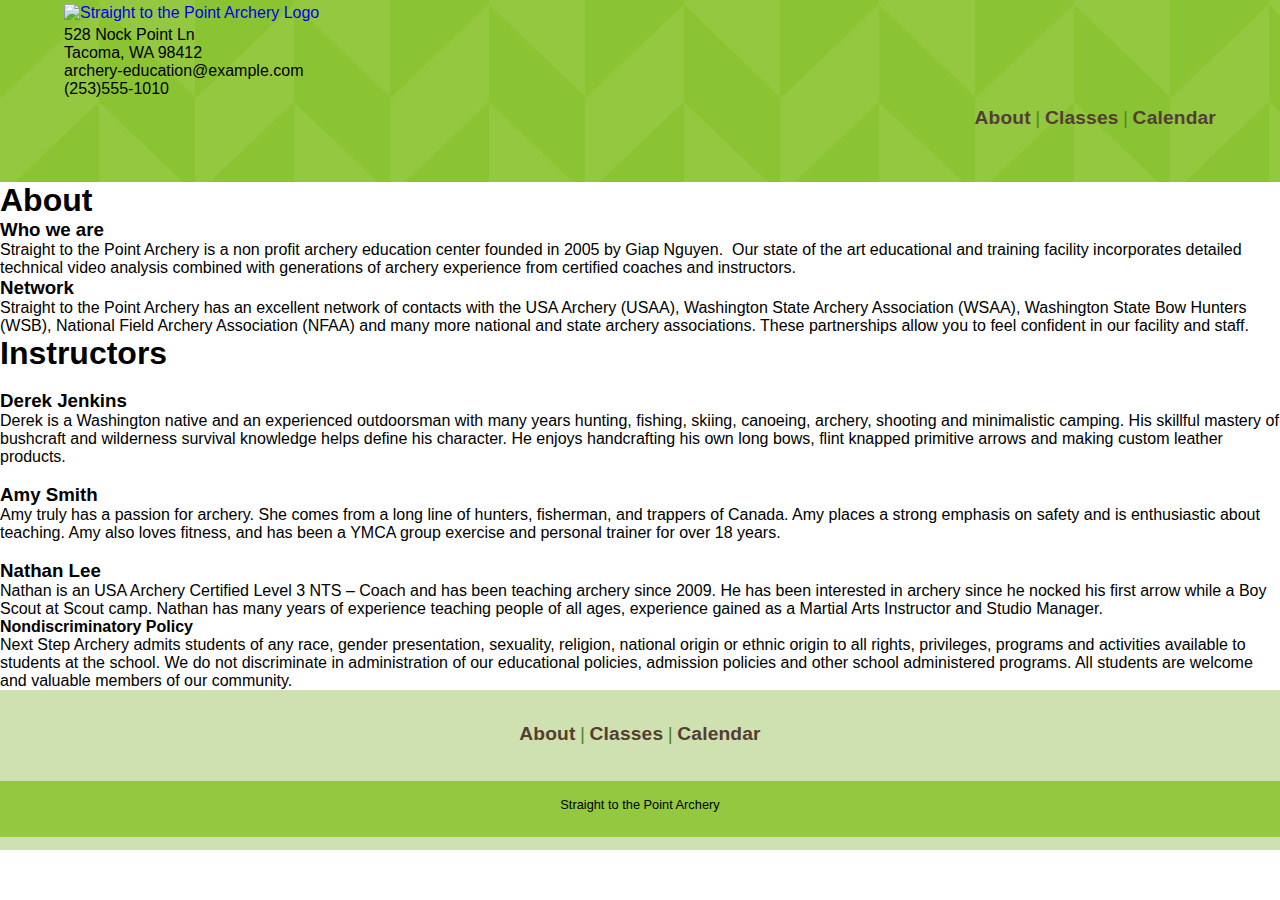
==== about.html @ 22955291 "Created all html for the landing and about page. I also coded the css for the nav and 90% of the lan" ====
<!DOCTYPE html>
<html lang="en">
  <head>
    <meta charset="UTF-8">
    <meta name="description" content="Straight to the Point Archery is a non profit archery education center founded in 2005 by Giap Nguyen.">
    <meta name="keywords" content="Straight to the Point Archery, Non Profit, Education, Giap Nguyen">
    <meta name="author" content="Andrew Donaghy">
    <meta name="viewport" content="width=device-width, initial-scale=1.0">
    <link rel="stylesheet" type="text/css"href="https://necolas.github.io/normalize.css/8.0.0/normalize.css">
    <link href="https://fonts.googleapis.com/css?family=Source+Sans+Pro:300,400,400i,600,700" rel="stylesheet">
    <link rel="stylesheet" href="https://use.fontawesome.com/releases/v5.0.10/css/all.css" integrity="sha384-+d0P83n9kaQMCwj8F4RJB66tzIwOKmrdb46+porD/OvrJ+37WqIM7UoBtwHO6Nlg" crossorigin="anonymous">
    <link rel="stylesheet" type="text/css" href="style/main.css">
    <title>Straight to the Point Archery</title>
  </head>
  
  <body>
    <div class="background_stretch_top">
      <header class="container">
        <a href="index.html"><img src="images/logo.jpg" alt="Straight to the Point Archery Logo"></a>
        <p>528 Nock Point Ln </p> 
        <p>Tacoma, WA 98412</p> 
        <a>archery-education@example.com</a>
        <p>(253)555-1010</p>
        <nav>
          <ul>
            <li>
              <a href="index.html">About</a>
            </li>
            <li>|</li>
            <li>
              <a href="about.html">Classes</a>
            </li>
            <li>|</li>
            <li>
              <a href="about.html">Calendar</a>
            </li>
          </ul>
        </nav>
      </header>
    </div>
    <main>


      <article>
      <h1>About</h1>
        <section>
          <h3>Who we are</h3>
          <p>Straight to the Point Archery is a non profit archery education center founded in 2005 by Giap Nguyen.  Our state of the art educational and training facility incorporates detailed technical video analysis combined with generations of archery experience from certified coaches and instructors.</p>
        </section>
      
        <section>
          <h3>Network</h3>
          <p>Straight to the Point Archery has an excellent network of contacts with the USA Archery (USAA), Washington State Archery Association (WSAA), Washington State Bow Hunters (WSB), National Field Archery Association (NFAA) and many more national and state archery associations. These partnerships allow you to feel confident in our facility and staff.</p>
        </section>
      </article>
      
      
      <article>
        <h1>Instructors</h1>
        <section class="">
        <img src="">
          <h3>Derek Jenkins</h3>
            <p>Derek is a Washington native and an experienced outdoorsman with many years hunting, fishing, skiing, canoeing, archery, shooting and minimalistic camping. His skillful mastery of bushcraft and wilderness survival knowledge helps define his character. He enjoys handcrafting his own long bows, flint knapped primitive arrows and making custom leather products.</p>
        </section>
        <section class="">
        <img src="">
        <h3>Amy Smith</h3>
            <p>Amy truly has a passion for archery. She comes from a long line of hunters, fisherman, and trappers of Canada. Amy  places a strong emphasis on safety and is enthusiastic about teaching. Amy also loves fitness, and  has been a YMCA group exercise and personal trainer for over 18 years.</p>
        </section>
        <section class="">
        <img src="">
        <h3>Nathan Lee</h3>
          <p>
            Nathan is an USA Archery Certified Level 3 NTS – Coach and has been teaching archery since 2009. He has been interested in archery since he nocked his first arrow while a Boy Scout at Scout camp. Nathan has many years of experience teaching people of all ages, experience gained as a Martial Arts Instructor and Studio Manager.
          </p>
        </section>
      </article>
      
      <article>
        <h4>Nondiscriminatory Policy</h4>
        <p>Next Step Archery admits students of any race, gender presentation, sexuality, religion, national origin or ethnic origin to all rights, privileges, programs and activities available to students at the school. We do not discriminate in administration of our educational policies, admission policies and other school administered programs. All students are welcome and valuable members of our community.</p> 
      </article>
    </main>
    <div class="background_stretch_bottom">
      <footer class="container">
        <nav>
          <ul>
            <li>
              <a href="index.html">About</a>
            </li>
            <li>|</li>
            <li>
              <a href="about.html">Classes</a>
            </li>
            <li>|</li>
            <li>
              <a href="about.html">Calendar</a>
            </li>
          </ul>
        </nav>
     <div class="icons"> 
       <i class="fab fa-instagram"></i>  
       <i class="fab fa-twitter"></i> 
       <i class="fab fa-facebook"></i>
     </div>
      
      </footer>
          <div class="background_stretch_copyright">
            <div class="copyright">
              <i class="fas fa-copyright"></i>
              <p>Straight to the Point Archery</p>
            </div>
          </div>
    </div>
  </body>
</html>
---- style/main.css ----
*{
  margin:0;
  padding:0;
}


.container{
  margin: 0 auto;
  width:90%;
  max-width: 1600px;
}

.background_stretch_top{
  background:url("../images/bk.jpg");
  height:11.4rem;
  margin-bottom:0;
  display:block;
  
}

.background_stretch_nav{
  background-color:#CFE1B0;
  height:2.75rem;
  display:block;
}

.background_stretch_bottom{
   background-color:#CFE1B0;
   padding-top:1.5rem;
   padding-bottom:1rem;
   height:7.5rem;
   margin-bottom:0;
   text-align: center;
}

.background_stretch_copyright{
   background-color:#93C840;
   padding-top:1rem;
   padding-bottom:1rem;
   height:1.5rem;
   margin-top:2.25rem;
   margin-bottom:0;
   text-align: center;
 }

.flex{
  display:inline-flex;
}

a{
  text-decoration: none;
}

.clear{
  clear:both;
}

.float_left{
  float:left;
}

.float_right{
  float:right;
}

*{
  font-family: 'Montserrat', sans-serif;
}


/*header and nav*/

header img{
  margin-top:.25rem;
  margin-bottom:.25rem;
}

.address{
  text-align: right;
  margin:0;
  background-color:#EDF8CF;
  padding:1.5rem 1rem 1rem 1rem;
  border-radius:0 0 20px 20px;
  font-size:.75rem;
  line-height: 1.1rem;
  
}

.address a{
  font-weight: 400;
  font-style: italic;
  color:#54862A;
}

.address i{
  color:#FF843A;
}



nav ul li{
  margin-top:.55rem;
  display:inline-flex;
  color:#54862A;
  font-size:1.2rem;
  letter-spacing: .01rem;
}

header nav{
  text-align: right;
  
}

nav a{
  color:#533E33;
  font-weight:600;
  
}

nav a:link{
  color:#533E33;
  
  
}

nav a:visited{
  color:#533E33;

}


nav a:hover{
  color:#54862A;
  
  
}


main{
  margin-top:0;
  
}




.copyright{
  display: inline-flex;
  font-weight:300;
  font-size:.8rem;
}

.icons{
  margin-top:1rem;
  font-size:2.5rem;
  color:#533E33;
}

i{
  color:#533E33;
}

a i:link{
  color:#533E33;
  
  
}

a i:visited{
  color:#533E33;

}


a i:hover{
  color:#54862A;
  
  
}

/*main*/

.slider{
  display:block;
  margin-top:3%;
}

.welcome{
  margin: 0 auto;
  width:80%;
  text-align:center;
  margin-top:3%;
}

.welcome p{
  margin-top:1%;
  font-size:1.25rem;
  font-weight:300;
  line-height:1.65rem;
}

.welcome span{
  font-weight:600;
  color:#54862A;
}

.welcome h3{
  color:white;
  padding:1rem;
  font-weight:400;
  font-size:1.5rem;
  background-color:#FF843A;
  width:14rem;
  margin:0 auto;
  border-radius:20px
}

.mini_info{
  display:flex;
  
  margin-top:5%;
  margin-bottom:5%;
}

.seventy{
  padding:1%;
  padding-top:2%;
  padding-bottom:2%;
  width:70%;
  margin-right:1%;
  background-color:#EEEEEE;
  
}

.twenty_nine{
  padding:1%;
  width:29%;
  background-color:#93C840;
}

.seventy h3{
  background-color:#93C840;
}

.green{
  background-color:#93C840;
  height:3rem;
  padding:1rem;
  text-align:right;
  border-radius:0 0 0 20px;
}

.green2{
  background-color:#FF843A;
  height:1.5rem;
  padding:1rem;
  text-align:right;
  border-radius:0 0 0 20px;
}

.thirty{
  width:33.33333%;
  text-align: center;
}

.seventy p{
  font-weight:600;
  margin-bottom:.75rem;
}

.seventy span{
    height: 5rem;
    width: 5rem;
    border-radius: 50%;
    display: inline-block;
    font-size:2rem;
    color:white;
    padding:1.5rem;
}

.seventy div:nth-child(n+1):nth-child(-n+2){
  border-right: 2px solid #C2C2C2; 
}

.blue{
  background-color:#248CD4;
}


.orange{
  background-color:#FF843A;
}

.green{
  background-color:#93C840;
  text-align: center;
}

h5{
  font-weight:300;
  font-size:1.35rem;
  letter-spacing: .07rem;
  margin-top:.5rem;
}
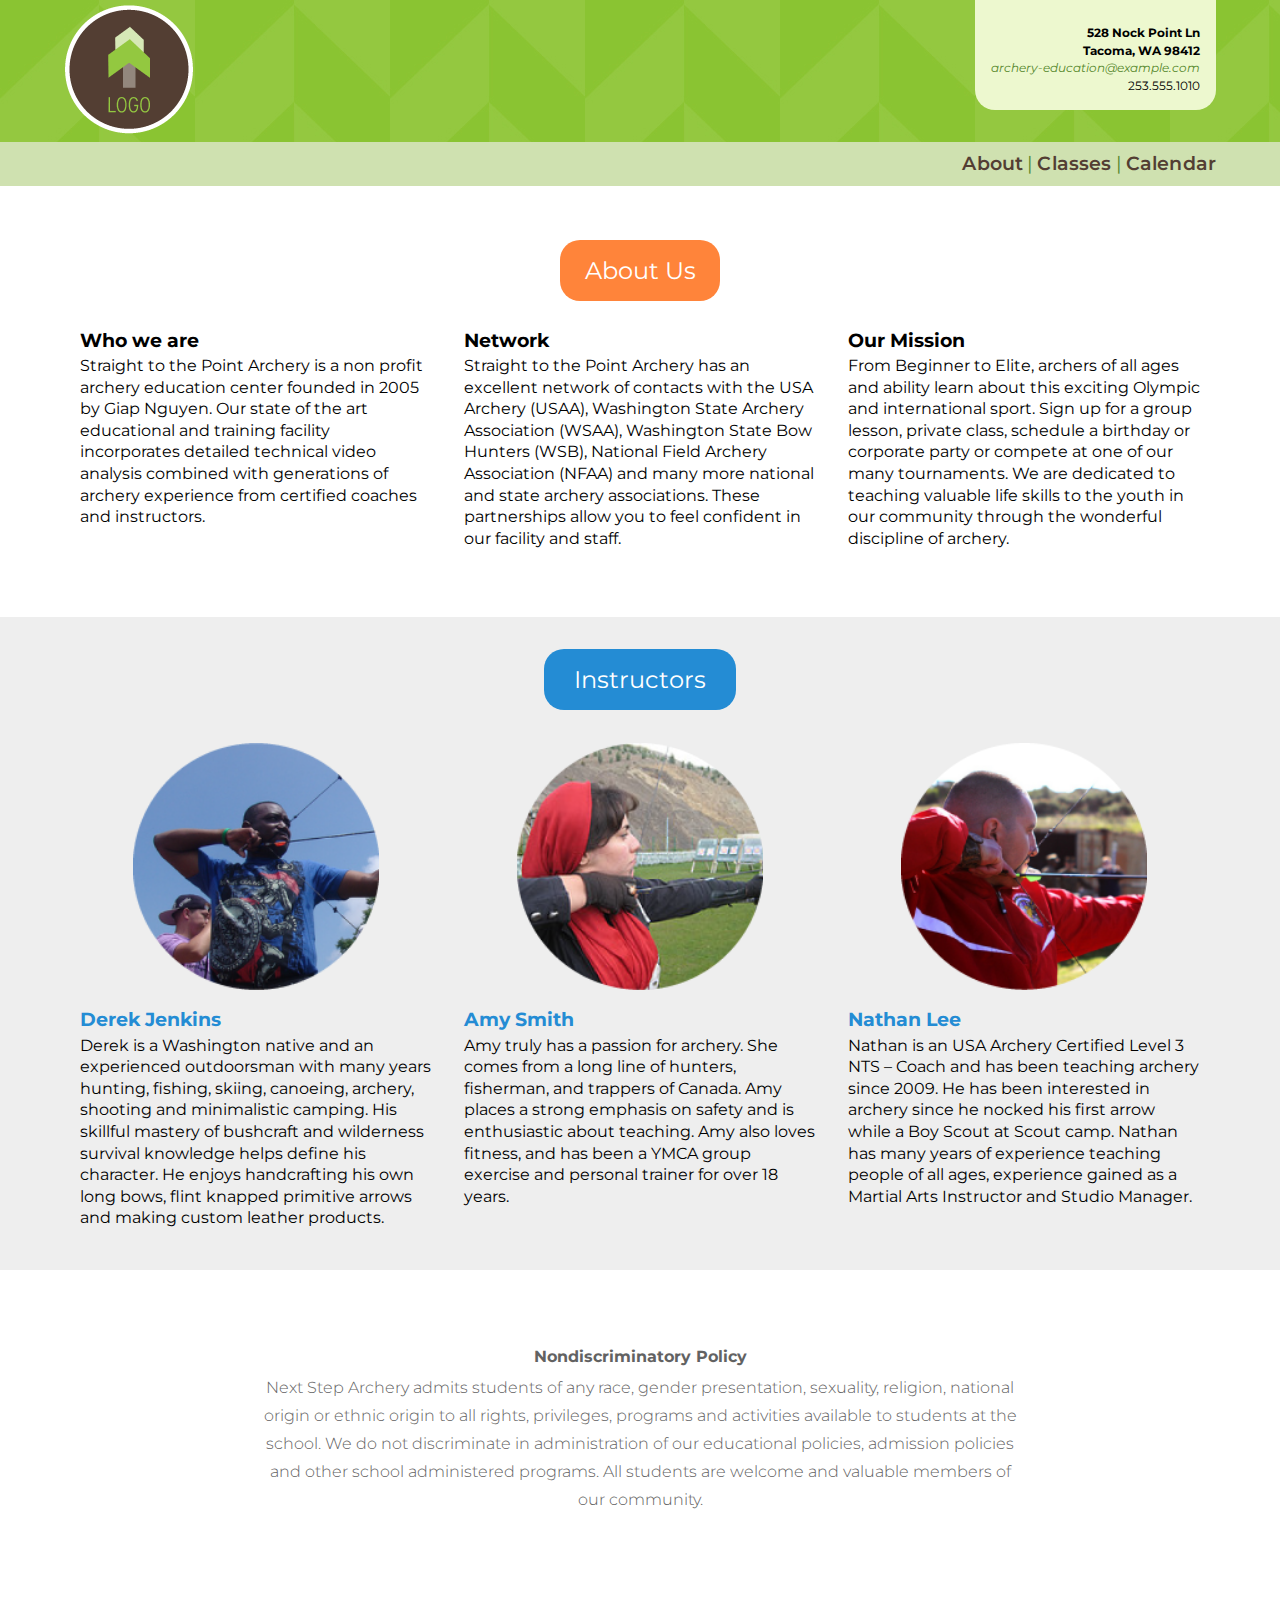
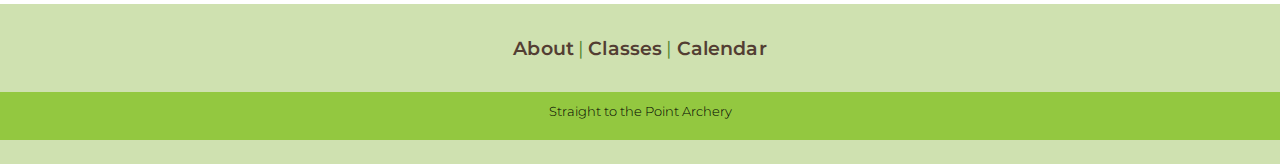
==== commit ae767b09: "created the about page and use the basic grid layout for my css." ====
--- a/about.html
+++ b/about.html
@@ -7,110 +7,126 @@
     <meta name="author" content="Andrew Donaghy">
     <meta name="viewport" content="width=device-width, initial-scale=1.0">
     <link rel="stylesheet" type="text/css"href="https://necolas.github.io/normalize.css/8.0.0/normalize.css">
-    <link href="https://fonts.googleapis.com/css?family=Source+Sans+Pro:300,400,400i,600,700" rel="stylesheet">
+    <link href="https://fonts.googleapis.com/css?family=Montserrat:300,400,400i,600,700" rel="stylesheet">
+    <link href="https://fonts.googleapis.com/css?family=Gothic+A1:400,600,800" rel="stylesheet">
     <link rel="stylesheet" href="https://use.fontawesome.com/releases/v5.0.10/css/all.css" integrity="sha384-+d0P83n9kaQMCwj8F4RJB66tzIwOKmrdb46+porD/OvrJ+37WqIM7UoBtwHO6Nlg" crossorigin="anonymous">
+    <link rel="stylesheet" type="text/css" href="style/basic-grid.css">
     <link rel="stylesheet" type="text/css" href="style/main.css">
+
     <title>Straight to the Point Archery</title>
   </head>
   
   <body>
     <div class="background_stretch_top">
-      <header class="container">
-        <a href="index.html"><img src="images/logo.jpg" alt="Straight to the Point Archery Logo"></a>
-        <p>528 Nock Point Ln </p> 
-        <p>Tacoma, WA 98412</p> 
-        <a>archery-education@example.com</a>
-        <p>(253)555-1010</p>
-        <nav>
-          <ul>
-            <li>
-              <a href="index.html">About</a>
-            </li>
-            <li>|</li>
-            <li>
-              <a href="about.html">Classes</a>
-            </li>
-            <li>|</li>
-            <li>
-              <a href="about.html">Calendar</a>
-            </li>
-          </ul>
-        </nav>
+      <header>
+        <div class="container">  
+          <a class="float_left" href="index.html"><img src="images/logo.png" alt="Straight to the Point Archery Logo"></a>
+          <aside class="address float_right">
+            <p><i class="fas fa-map-marker"></i><b> 528 Nock Point Ln</b></p> 
+            <p><b>Tacoma, WA 98412</b></p> 
+            <a href="#">archery-education@example.com</a>
+            <p>253.555.1010</p>
+            </aside>
+        </div>
+          <div class="background_stretch_nav clear">
+            <nav class="container">
+              <ul>
+                <li>
+                  <a href="about.html">About</a>
+                </li>
+                <li>|</li>
+                <li>
+                  <a href="#">Classes</a>
+                </li>
+                <li>|</li>
+                <li>
+                  <a href="#">Calendar</a>
+                </li>
+              </ul>
+            </nav>
+          </div>  
       </header>
     </div>
-    <main>
+    <main class="clear">
 
-
-      <article>
-      <h1>About</h1>
-        <section>
+      <article class="row about_us">
+      <h2>About Us</h2>
+        <section class="col_1_of_3">
           <h3>Who we are</h3>
-          <p>Straight to the Point Archery is a non profit archery education center founded in 2005 by Giap Nguyen.  Our state of the art educational and training facility incorporates detailed technical video analysis combined with generations of archery experience from certified coaches and instructors.</p>
+          <p>Straight to the Point Archery is a non profit archery education center founded in 2005 by Giap Nguyen. Our state of the art educational and training facility incorporates detailed technical video analysis combined with generations of archery experience from certified coaches and instructors.</p>
         </section>
       
-        <section>
+        <section class="col_1_of_3">
           <h3>Network</h3>
           <p>Straight to the Point Archery has an excellent network of contacts with the USA Archery (USAA), Washington State Archery Association (WSAA), Washington State Bow Hunters (WSB), National Field Archery Association (NFAA) and many more national and state archery associations. These partnerships allow you to feel confident in our facility and staff.</p>
         </section>
+      
+        
+        <section class="col_1_of_3">
+          <h3>Our Mission</h3>
+          <p>From Beginner to Elite, archers of all ages and ability learn about this exciting Olympic and international sport. Sign up for a group lesson, private class, schedule a birthday or corporate party or compete at one of our many tournaments. We are dedicated to teaching valuable life skills to the youth in our community through the wonderful discipline of archery.</p>
+        </section>
       </article>
-      
-      
-      <article>
-        <h1>Instructors</h1>
-        <section class="">
-        <img src="">
+    
+      <div class="instructor_stretch">
+      <article class="row instructor">
+        <h2>Instructors</h2>
+        <section class="col_1_of_3">
+        <img src="images/dj.png" alt="instructor image">
           <h3>Derek Jenkins</h3>
             <p>Derek is a Washington native and an experienced outdoorsman with many years hunting, fishing, skiing, canoeing, archery, shooting and minimalistic camping. His skillful mastery of bushcraft and wilderness survival knowledge helps define his character. He enjoys handcrafting his own long bows, flint knapped primitive arrows and making custom leather products.</p>
         </section>
-        <section class="">
-        <img src="">
+        <section class="col_1_of_3">
+        <img src="images/as.png" alt="instructor image">
         <h3>Amy Smith</h3>
             <p>Amy truly has a passion for archery. She comes from a long line of hunters, fisherman, and trappers of Canada. Amy  places a strong emphasis on safety and is enthusiastic about teaching. Amy also loves fitness, and  has been a YMCA group exercise and personal trainer for over 18 years.</p>
         </section>
-        <section class="">
-        <img src="">
+        <section class="col_1_of_3">
+        <img src="images/nl.png" alt="instructor image">
         <h3>Nathan Lee</h3>
           <p>
             Nathan is an USA Archery Certified Level 3 NTS – Coach and has been teaching archery since 2009. He has been interested in archery since he nocked his first arrow while a Boy Scout at Scout camp. Nathan has many years of experience teaching people of all ages, experience gained as a Martial Arts Instructor and Studio Manager.
           </p>
         </section>
       </article>
+      </div>
       
-      <article>
+      
+      <article class="welcome policy">
         <h4>Nondiscriminatory Policy</h4>
         <p>Next Step Archery admits students of any race, gender presentation, sexuality, religion, national origin or ethnic origin to all rights, privileges, programs and activities available to students at the school. We do not discriminate in administration of our educational policies, admission policies and other school administered programs. All students are welcome and valuable members of our community.</p> 
       </article>
     </main>
+    
     <div class="background_stretch_bottom">
       <footer class="container">
         <nav>
           <ul>
             <li>
-              <a href="index.html">About</a>
+              <a href="about.html">About</a>
             </li>
             <li>|</li>
             <li>
-              <a href="about.html">Classes</a>
+              <a href="#">Classes</a>
             </li>
             <li>|</li>
             <li>
-              <a href="about.html">Calendar</a>
+              <a href="#">Calendar</a>
             </li>
           </ul>
         </nav>
      <div class="icons"> 
-       <i class="fab fa-instagram"></i>  
-       <i class="fab fa-twitter"></i> 
-       <i class="fab fa-facebook"></i>
+       <a href="#"><i class="fab fa-instagram"></i></a>
+       <a href="#"><i class="fab fa-twitter"></i></a> 
+       <a href="#"><i class="fab fa-facebook"></i></a> 
      </div>
-      
-      </footer>
-          <div class="background_stretch_copyright">
-            <div class="copyright">
-              <i class="fas fa-copyright"></i>
-              <p>Straight to the Point Archery</p>
-            </div>
+     </footer>
+        <div class="background_stretch_copyright">
+          <div class="copyright">
+            <i class="fas fa-copyright"></i>
+            <p>Straight to the Point Archery</p>
           </div>
+       </div>
     </div>
   </body>
 </html>
--- a/style/basic-grid.css
+++ b/style/basic-grid.css
@@ -0,0 +1,34 @@
+
+    * {
+      margin: 0 auto;
+      padding: 0;
+      box-sizing: border-box;
+    }
+
+    /* Every row is 90% as wide as it's parent, the <body> */
+    article.row {
+      width: 90%;
+      margin: auto;
+      max-width:1600px;
+    }
+
+    /* clearfix styles to keep the row divs from collapsing,
+      since all their children are floated */
+    article.row:after {
+      content: "";
+      display: block;
+      clear: both;
+    }
+
+    /* this selector selects all divs that have a class name
+      beginning with 'col_' */
+      section[class^='col_']  {
+      float: left;
+      padding: 1rem;
+    }
+
+    section.col_1_of_3 {width: 33.3333%;}
+    section.col_1_of_2 {width: 50%;}
+    section.col_1_of_4 {width: 25%;}
+    section.col_3_of_4 {width: 75%;}
+
--- a/style/main.css
+++ b/style/main.css
@@ -1,3 +1,8 @@
+*{
+  box-sizing:border-box;
+}
+
+
 *{
   margin:0;
   padding:0;
@@ -24,22 +29,28 @@
   display:block;
 }
 
+.instructor_stretch{
+  background-color:#EEEEEE;
+  margin-top:4%;
+  margin-bottom:6%;
+  padding-top:2.5%;
+  padding-bottom:2%;
+}
+
 .background_stretch_bottom{
    background-color:#CFE1B0;
    padding-top:1.5rem;
-   padding-bottom:1rem;
-   height:7.5rem;
+   height:10rem;
    margin-bottom:0;
    text-align: center;
 }
 
 .background_stretch_copyright{
    background-color:#93C840;
-   padding-top:1rem;
-   padding-bottom:1rem;
-   height:1.5rem;
-   margin-top:2.25rem;
+   padding-top:.75rem;
+   height:3rem;
    margin-bottom:0;
+   margin-top:2rem;
    text-align: center;
  }
 
@@ -187,16 +198,17 @@
 
 .welcome{
   margin: 0 auto;
-  width:80%;
+  width:75%;
   text-align:center;
   margin-top:3%;
+  max-width: 1500px;
 }
 
 .welcome p{
   margin-top:1%;
   font-size:1.25rem;
   font-weight:300;
-  line-height:1.65rem;
+  line-height:1.75rem;
 }
 
 .welcome span{
@@ -204,22 +216,23 @@
   color:#54862A;
 }
 
-.welcome h3{
+h2{
   color:white;
   padding:1rem;
   font-weight:400;
   font-size:1.5rem;
   background-color:#FF843A;
-  width:14rem;
+  width:17rem;
   margin:0 auto;
-  border-radius:20px
-}
+  border-radius:20px;
+  text-align: center;
+}
+
 
 .mini_info{
   display:flex;
-  
   margin-top:5%;
-  margin-bottom:5%;
+  margin-bottom:8%;
 }
 
 .seventy{
@@ -229,13 +242,14 @@
   width:70%;
   margin-right:1%;
   background-color:#EEEEEE;
+  max-height: 15rem;
   
 }
 
 .twenty_nine{
-  padding:1%;
+  padding-left:1%;
   width:29%;
-  background-color:#93C840;
+  line-height: 1.5rem;
 }
 
 .seventy h3{
@@ -244,10 +258,11 @@
 
 .green{
   background-color:#93C840;
-  height:3rem;
+  height:5rem;
   padding:1rem;
   text-align:right;
   border-radius:0 0 0 20px;
+  text-align: center;
 }
 
 .green2{
@@ -268,14 +283,14 @@
   margin-bottom:.75rem;
 }
 
-.seventy span{
-    height: 5rem;
-    width: 5rem;
+.seventy span {
+    height: 7rem;
+    width: 7rem;
     border-radius: 50%;
     display: inline-block;
-    font-size:2rem;
-    color:white;
-    padding:1.5rem;
+    font-size: 2rem;
+    color: white;
+    padding: 1.25rem;
 }
 
 .seventy div:nth-child(n+1):nth-child(-n+2){
@@ -289,11 +304,6 @@
 
 .orange{
   background-color:#FF843A;
-}
-
-.green{
-  background-color:#93C840;
-  text-align: center;
 }
 
 h5{
@@ -303,4 +313,77 @@
   margin-top:.5rem;
 }
 
-
+.twenty_nine h4{
+  font-weight:400;
+  color:#93C840;
+  font-size:1.7rem;
+  margin-bottom:.5rem;
+
+}
+
+.twenty_nine p{
+  font-family: 'Gothic A1', sans-serif;
+}
+
+.twenty_nine i{
+  font-family: 'Gothic A1', sans-serif;
+}
+
+.paragraph_space{
+  margin-top:.9rem;
+
+}
+
+.instructor img{
+  margin:0 auto;
+  display:block;
+  width:70%;
+  margin-bottom:5%;
+
+}
+
+.about_us h2{
+  margin-top:5%;
+  margin-bottom: 1%;
+  width:10rem;
+}
+
+.about_us p{
+  line-height:1.35rem;
+}
+
+.about_us h3{
+  margin-bottom:1%;
+}
+
+.instructor h3{
+  margin-bottom:1%;
+  color:#248CD4;
+}
+
+
+.instructor p{
+  line-height:1.35rem;
+}
+
+.instructor h2{
+  background-color:#248CD4;
+  margin-bottom:1.5%;
+  width:12rem;
+  
+}
+
+.policy{
+  color:#626262;
+  width:60%;
+  margin-bottom:7%
+}
+
+.policy p{
+  font-size:1rem;
+}
+
+.instructor p{
+   font-size:1rem;
+}
+
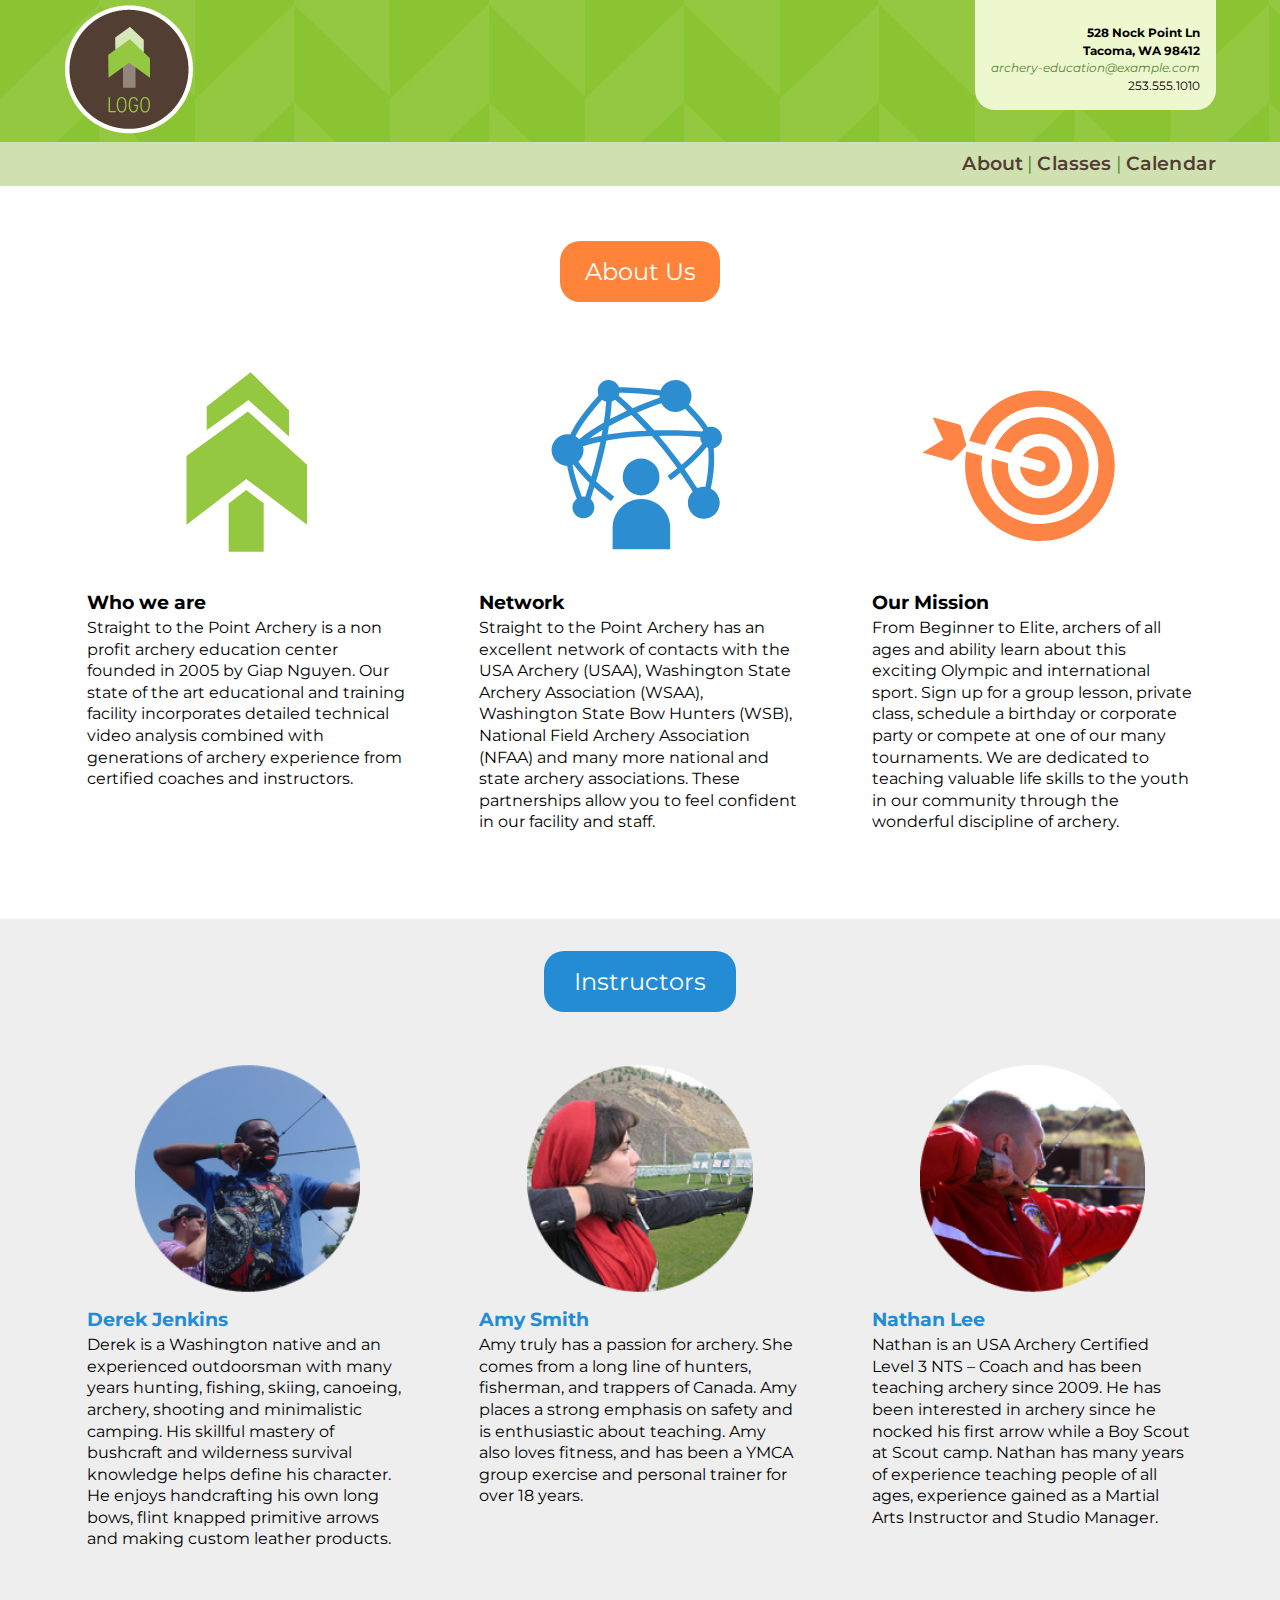
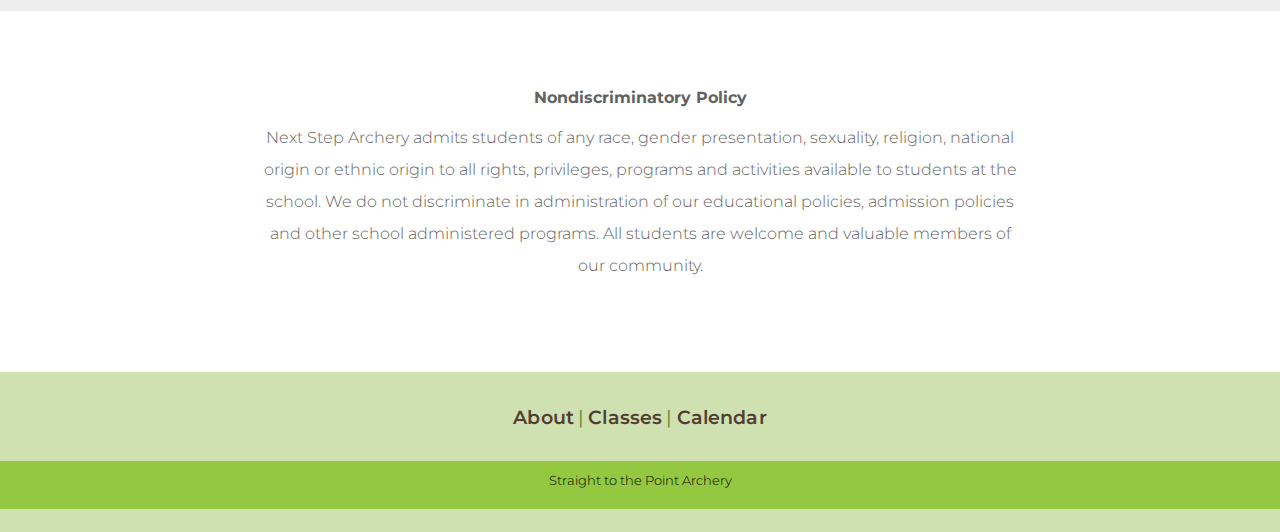
==== commit 800e0489: "fixed all bugs and checked all html and css with the validation service." ====
--- a/about.html
+++ b/about.html
@@ -6,7 +6,8 @@
     <meta name="keywords" content="Straight to the Point Archery, Non Profit, Education, Giap Nguyen">
     <meta name="author" content="Andrew Donaghy">
     <meta name="viewport" content="width=device-width, initial-scale=1.0">
-    <link rel="stylesheet" type="text/css"href="https://necolas.github.io/normalize.css/8.0.0/normalize.css">
+    <link rel="icon" type="image/png" href="images/favicon.png">
+    <link rel="stylesheet" type="text/css" href="https://necolas.github.io/normalize.css/8.0.0/normalize.css">
     <link href="https://fonts.googleapis.com/css?family=Montserrat:300,400,400i,600,700" rel="stylesheet">
     <link href="https://fonts.googleapis.com/css?family=Gothic+A1:400,600,800" rel="stylesheet">
     <link rel="stylesheet" href="https://use.fontawesome.com/releases/v5.0.10/css/all.css" integrity="sha384-+d0P83n9kaQMCwj8F4RJB66tzIwOKmrdb46+porD/OvrJ+37WqIM7UoBtwHO6Nlg" crossorigin="anonymous">
@@ -20,7 +21,9 @@
     <div class="background_stretch_top">
       <header>
         <div class="container">  
-          <a class="float_left" href="index.html"><img src="images/logo.png" alt="Straight to the Point Archery Logo"></a>
+          <a class="float_left" href="index.html">
+            <img src="images/logo.png" alt="Straight to the Point Archery Logo">
+          </a>
           <aside class="address float_right">
             <p><i class="fas fa-map-marker"></i><b> 528 Nock Point Ln</b></p> 
             <p><b>Tacoma, WA 98412</b></p> 
@@ -52,17 +55,20 @@
       <article class="row about_us">
       <h2>About Us</h2>
         <section class="col_1_of_3">
+          <img src="images/lo.svg" alt="logo">
           <h3>Who we are</h3>
           <p>Straight to the Point Archery is a non profit archery education center founded in 2005 by Giap Nguyen. Our state of the art educational and training facility incorporates detailed technical video analysis combined with generations of archery experience from certified coaches and instructors.</p>
         </section>
       
         <section class="col_1_of_3">
+          <img src="images/net.svg" alt="network">
           <h3>Network</h3>
           <p>Straight to the Point Archery has an excellent network of contacts with the USA Archery (USAA), Washington State Archery Association (WSAA), Washington State Bow Hunters (WSB), National Field Archery Association (NFAA) and many more national and state archery associations. These partnerships allow you to feel confident in our facility and staff.</p>
         </section>
       
         
         <section class="col_1_of_3">
+          <img src="images/mission.svg" alt="mission">
           <h3>Our Mission</h3>
           <p>From Beginner to Elite, archers of all ages and ability learn about this exciting Olympic and international sport. Sign up for a group lesson, private class, schedule a birthday or corporate party or compete at one of our many tournaments. We are dedicated to teaching valuable life skills to the youth in our community through the wonderful discipline of archery.</p>
         </section>
--- a/style/basic-grid.css
+++ b/style/basic-grid.css
@@ -7,7 +7,7 @@
 
     /* Every row is 90% as wide as it's parent, the <body> */
     article.row {
-      width: 90%;
+      width: 92%;
       margin: auto;
       max-width:1600px;
     }
@@ -24,7 +24,7 @@
       beginning with 'col_' */
       section[class^='col_']  {
       float: left;
-      padding: 1rem;
+      padding: 3%;
     }
 
     section.col_1_of_3 {width: 33.3333%;}
--- a/style/main.css
+++ b/style/main.css
@@ -198,17 +198,17 @@
 
 .welcome{
   margin: 0 auto;
-  width:75%;
+  width:70%;
   text-align:center;
   margin-top:3%;
   max-width: 1500px;
 }
 
 .welcome p{
-  margin-top:1%;
+  margin-top:2%;
   font-size:1.25rem;
   font-weight:300;
-  line-height:1.75rem;
+  line-height:2rem;
 }
 
 .welcome span{
@@ -237,7 +237,6 @@
 
 .seventy{
   padding:1%;
-  padding-top:2%;
   padding-bottom:2%;
   width:70%;
   margin-right:1%;
@@ -281,6 +280,7 @@
 .seventy p{
   font-weight:600;
   margin-bottom:.75rem;
+  margin-top:.75rem;
 }
 
 .seventy span {
@@ -342,6 +342,14 @@
 
 }
 
+.about_us img{
+  margin:0 auto;
+  display:block;
+  width:70%;
+  margin-bottom:5%;
+
+}
+
 .about_us h2{
   margin-top:5%;
   margin-bottom: 1%;
@@ -387,3 +395,25 @@
    font-size:1rem;
 }
 
+@media screen and (max-width:500px){
+header aside{
+    display:none;
+}}
+
+
+
+/*slider Code. I did not write this code. I am using it from W3schools to get my slider to work.*/
+
+.w3-btn,.w3-button{border:none;display:inline-block;padding:8px 16px;vertical-align:middle;overflow:hidden;text-decoration:none;color:inherit;background-color:inherit;text-align:center;cursor:pointer;white-space:nowrap}
+.w3-black,.w3-hover-black:hover{color:#fff!important;background-color:#000!important}
+.w3-display-left{position:absolute;top:50%;left:0%;transform:translate(0%,-50%);-ms-transform:translate(-0%,-50%)}
+.w3-display-right{position:absolute;top:50%;right:0%;transform:translate(0%,-50%);-ms-transform:translate(0%,-50%)}
+.w3-display-container:hover .w3-display-hover{display:block}.w3-display-container:hover span.w3-display-hover{display:inline-block}.w3-display-hover{display:none}
+.w3-display-position{position:absolute}
+.w3-tooltip,.w3-display-container{position:relative}.w3-tooltip .w3-text{display:none}.w3-tooltip:hover .w3-text{display:inline-block}
+.w3-button:hover{color:#000!important;background-color:#ccc!important}
+.mySlides{
+  width:100%;
+}
+
+
